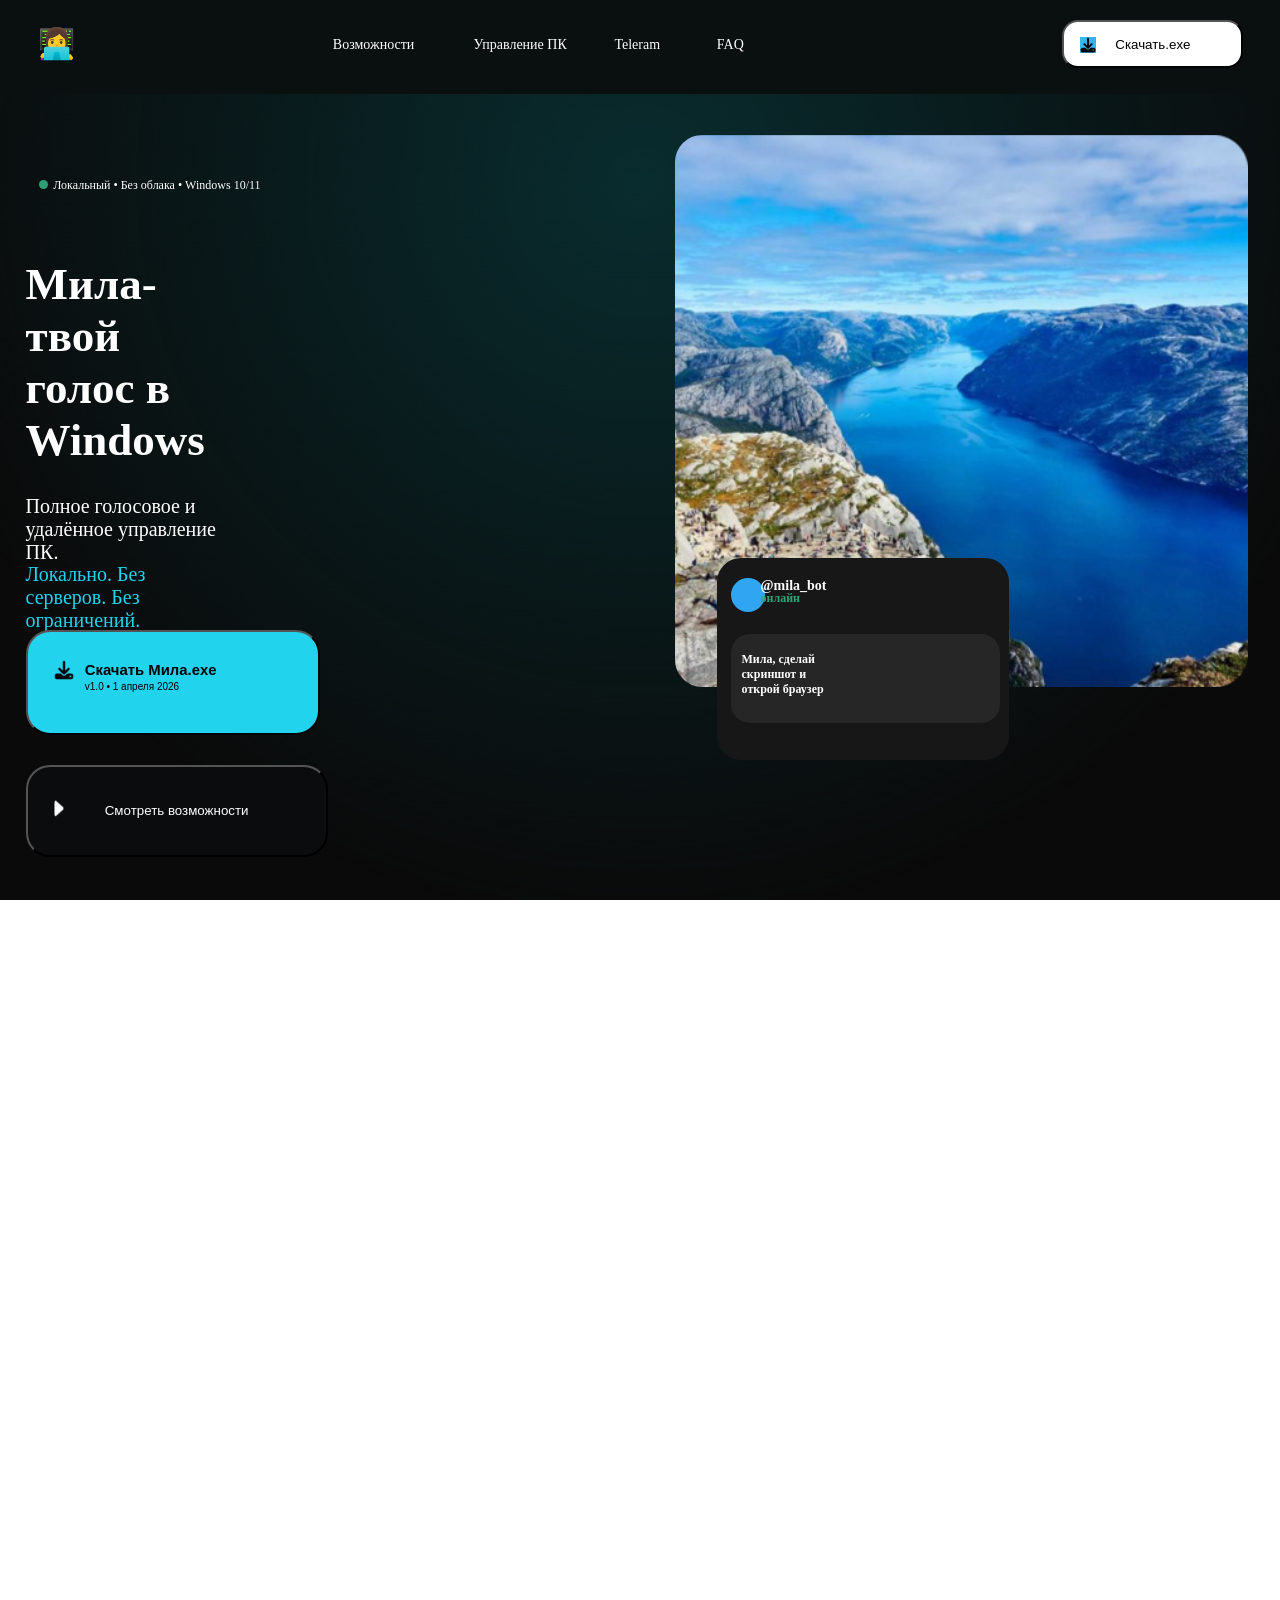
==== index.html @ 0889098b "Add files via upload" ====
<!DOCTYPE html>
<html>

<head>
    <meta charset="UTF-8">
    <title>Мила</title>
    <link rel="stylesheet" href="style.css">
</head>

<body>
    <div id="first">
        <header>
            <p id="logo">👩‍💻</p>
            <p id="oportunity">Возможности</p>
            <p id="pc_manage">Управление ПК</p>
            <p id="telegram">Teleram</p>
            <!-- <p id="security">Безопаснсть</p> -->
            <p id="FAQ">FAQ</p>
            <button id="btn_1">
                <img id="download_image" src="download_image.png" alt="">
                <p>Скачать.exe</p>
            </button>
        </header>
        <div id="elem1">
            <div id="round1"></div>
            <p id="p1">Локальный • Без облака • Windows 10/11</p>
        </div>
        <h1 id="h1_1">Мила- твой голос в Windows</h1>
        <p id="p2">Полное голосовое и удалённое управление ПК.</p>
        <p id="p3">Локально. Без серверов. Без ограничений.</p>
        <button id="btn_2">
            <img id="download_image2" src="download_image2.png" alt="">
            <p id="btn_2_p1">Скачать Мила.exe</p>
            <p id="btn_2_p2">v1.0 • 1 апреля 2026</p>
        </button>
        <button id="btn_3">
            <img id="play" src="play.png" alt="">
            <p style="color: white;">Смотреть возможности</p>
        </button>
        <div id="img1">
            <img id="img1_img" src="img_div_back.png" alt="">

        </div>

        <div id="elem2">
            <div id="round2"></div>
            <p id="elem2_p1">@mila_bot</p>
            <p id="elem2_p2">онлайн</p>
            <div id="elem3">
                <p id="elem3_p1">Мила, сделай скриншот и открой браузер</p>
            </div>
        </div>
    </div>
    <div class="second">
        <div id="elem4">
            <p id="p4">ЛОКАЛЬНЫЙ ИИ</p>
        </div>
        <h1 id="h1_2">Что такое Мила?</h1>
        <p id="p5">Полностью локальный голосовой ассистент для Windows 10 и 11.
            Никаких облачных серверов. Всё работает на твоём компьютере.</p>
        <p id="p6">✓</p>
        <p id="p7">✓</p>
        <p id="p8">✓</p>
        <h3 id="h3_1">Голосовое распознавание <br> speech_recognition + pyttsx3</h3>
        <h3 id="h3_2">Интеграция с ChatGPT <br> локальный диалог (API-ключ у тебя)</h3>
        <h3 id="h3_3">Telegram-бот <br> управление ПК даже когда ты далеко</h3>
        <div id="elem5">
            <p id="elem5_p1">🎤</p>
            <h3 id="elem5_h3_1">Говори — и ПК <br> слушается</h3>
            <p id="elem5_p2">Горячая клавиша, автозапуск, <br> работа в фоне 24/7</p>
        </div>
        <div id="elem6">
            <p id="elem6_p1">📡</p>
            <h3 id="elem6_h3_1">Полный контроль <br> через Telegram</h3>
            <p id="elem6_p2">Просмотр экрана, клики <br> мышью, команды</p>
        </div>
    </div>
    <div id="third" class="third" id="third">
        <h3 id="h3_4">ГОЛОСОВЫЕ КОМАНДЫ</h3>
        <h1 id="h1_3">Что Мила умеет голосом</h1>
        <div id="elem7">
            <p id="elem7_p1">💬</p>
            <h3 id="h3_5">Диалог и ИИ</h3>
            <div id="round3"></div><p id="elem7_p2">Ответы на любые вопросы</p>
            <div id="round4"></div><p id="elem7_p3">Поддержка длинных бесед</p>
            <div id="round5"></div><p id="elem7_p4">Своё имя ассистента и <br> пользователя</p>
        </div>
        <div id="elem8">
            <p id="elem8_p1">🔥</p>
            <h3 id="h3_6">Диалог и ИИ</h3>
            <div id="round6"></div><p id="elem8_p2">Настраиваемая горячая клавиша</p>
            <div id="round7"></div><p id="elem8_p3">Автозапуск с Windows</p>
            <div id="round8"></div><p id="elem8_p4">Работает в фоне</p>
        </div>
        <div id="elem9">
            <p id="elem9_p1">⚡</p>
            <h3 id="h3_7">Мгновенный отклик</h3>
            <div id="round10"></div><p id="elem9_p2">Мила реагирует за доли секунды. Никаких <br> задержек облачных сервисов.</p>
        </div>
    </div>
    <div id="fourth" class="fourth" id="fourth">
        <h3 id="h3_8">ПОЛНЫЙ КОНТРОЛЬ</h3>
        <h1 id="h1_4">Управление Windows голосом</h1>
        <div id="elem10">
            <h2 id="h2_1">Системные команды</h2>
            <div id="elem10_1"><h2>Выключить ПК</h2></div><div id="elem10_2"><h2>Перезагрузить</h2></div>
            <div id="elem10_3"><h2>Режим сна</h2></div><div id="elem10_4"><h2>Закрыть все окна</h2></div>
            <div id="elem10_5"><h2>Скриншот экрана</h2></div><div id="elem10_6"><h2>Скриншот экрана</h2></div>
        </div>
        <div id="elem11">
            <h2 id="h2_2">Управление звуком</h2>
            <div id="elem11_1"><h2>Громче</h2></div><div id="elem11_2"><h2>Тише</h2></div>
            <div id="elem11_3"><h2 style="padding-top: 7.5%;">Выключить звук</h2></div>
            <div id="elem11_5"><h2 style="padding-top: 7.5%;">Включить звук</h2></div>
        </div>
        <div id="elem12">
            <h2 id="h2_3">Ввод и клавиатура</h2>           
            <h2 id="h2_5">Написать любой текст</h2>
            <h2 id="h2_6">Эмуляция клавиш (Win + R, Alt <br> + F4 и т.д.)</h2>
            <h2 id="h2_7">Открыть приложения по номеру (Win+1…9)</h2>
            
        </div>
        <div id="elem13">
            <h2 id="h2_4">Браузер и видео</h2>
            <h2 id="h2_8">Новая вкладка • Поиск Google</h2>
            <h2 id="h2_9">Поиск YouTube • Пауза/ <br> воспроизведение</h2>
            <h2 id="h2_10">Закрыть вкладку</h2>
        </div>
    </div>
    <div class="fivth" id="fivth">
        <img id="img2" src="glasses.png" alt="">
        <h3 id="h3_9">ДАЖЕ КОГДА ТЫ НЕ ДОМА</h3>
        <h1 id="h1_5">Дистанционное <br> управление через <br> Telegram</h1>
        <div class="emodji1">📸</div><p class="emodjp1">Просмотр экрана в реальном времени <br>Получай скриншоты и видео с экрана</p>
        <div class="emodji2">🖱️</div><p class="emodjp2">Клик мышью прямо в чате <br>Нажимай на изображение экрана</p>
        <div class="emodji3">⚙️</div><p class="emodjp3">Все команды голосового ассистента <br>Открывай приложения, выключай ПК и т.д.</p>
        <h2 id="h2_11">Смотреть схему работы →</h2>
    </div>
    <div class="sixth">
        <h1 id="h1_6">Красивый <br> интерфейс на <br> customtkinter</h1>
        <p id="p9">API-ключ ChatGPT</p>
        <p id="p10">Токен Telegram-бота</p>
        <p id="p11">Горячая клавиша и автозапуск</p>
        <img id="img3" src="phone.png" alt="">
    </div>
    <div class="seventh">
        <h1 id="h1_7">Технические характеристики</h1>
            <div id="elem14">
                <p id="elem14_p1">🪟</p>
                <p id="elem14_p2">Windows 10 / 11</p>
                <p id="elem14_p3">64-bit</p>
            </div>
            <div id="elem15">
                <p id="elem15_p1">🐍</p>
                <p id="elem15_p2">Python → .exe</p>
                <p id="elem15_p3">PyInstaller</p>
            </div>
            <div id="elem16">
                <p id="elem16_p1">📦</p>
                <p id="elem16_p2">Размер: 48 МБ</p>
                <p id="elem16_p3">Минимальные требования</p>
            </div> 
        </div>
            <div class="eighth">
                <h1 id="h1_8">Что будет дальше</h1>
                <div id="elem17"><p>Расширенный ИИ <br> (локальные модели)</p></div>
                <div id="elem18"><p>Поддержка <br> нескольких языков</p></div>
                <div id="elem19"><p>Android  приложение<br>(бета доступна)</p></div>
                 
            </div>
            <div class="ninth" id="ninth">
                <h1 id="h1_9">Часто задаваемые вопросы</h1>
                <p id="p12">Нужно ли подключение к интернету?</p>
                <p id="p13">Только для ChatGPT <br> (если используешь). Всё остальное <br> — полностью оффлайн.</p>
                <p id="p14">Можно ли использовать без Telegram?</p>
                <p id="p15">Да. Telegram — это только <br> дополнительная функция. Голосовое <br> управление работает без него.</p>
                <p id="p16">Безопасно ли давать API-ключ?</p>
                <p id="p17">Ключ хранится только на твоём ПК <br> в config.json. Мы его не видим и не <br> передаём.</p>
            </div>
            <div id="tenth" class="tenth">
                <h1 id="h1_10">Готов управлять <br> компьютером <br> голосом?</h1>
                <button id="btn_4"><div><img id="btn4_img" src="download_image2.png" alt=""><h2 id="h2_12">Скачать Мила.exe</h2></div></button>
                <p id="p18">Версия 1.0 • 1 апреля 2026 • 124 МБ</p>
                <p id="p19">После скачивания запусти файл и следуй инструкциям. Всё займёт меньше минуты.</p>
            </div>
            <footer>
        <p id="footer_logo">👩‍💻</p>   
        <h3 id="footer_mila">Мила</h3>    
        <p id="footer_github">GitHub</p>
        <p id="footer_telegram">Telegram-канал</p>
        <p id="footer_support">Поддержка</p>
</footer>
<script src="script.js"></script>
</body>

</html>
---- style.css ----
* {
    padding: 0;
    margin: 0;
}

html,
body {
    height: 100%;
    overflow-y: auto;
    scrollbar-width: none;
    -ms-overflow-style: none;
}

html::-webkit-scrollbar,
body::-webkit-scrollbar {
    width: 0;
    height: 0;
    display: none;
}

body {
    min-height: 100vh;
}

#first {
    position: relative;
    height: 100vh;
    min-height: 100vh;
    width: 100%;
    overflow: hidden;
    background-image: url('back1_new.png');
    background-repeat: no-repeat;
    background-position: center;
    background-size: cover;
    background-attachment: fixed;
}

header {
    background-color: #0A0F0F;
    width: 100%;
    height: 94px;
    position: relative;
}

#logo {
    position: absolute;
    /*left: 31px;*/
    left: 3%;
    top: 26px;
    width: 37px;
    height: 37px;
    font-size: 30px;
}

#oportunity {
    position: absolute;
    /* left: 327px;*/
    left: 26%;
    top: 37px;
    width: 95px;
    height: 17px;
    font-size: 14px;
    color: white;
    font-weight: 600px;
}

#pc_manage {
    position: absolute;
    /*left: 461px;*/
    left: 37%;
    top: 37px;
    width: 109px;
    height: 17px;
    font-size: 14px;
    color: white;
    font-weight: 600px;
}

#telegram {
    position: absolute;
    /*left: 609px;*/
    left: 48%;
    top: 37px;
    width: 62px;
    height: 17px;
    font-size: 14px;
    color: white;
    font-weight: 600px;
}

#FAQ {
    position: absolute;
    /*left: 711px;*/
    left: 56%;
    top: 37px;
    width: 97px;
    height: 17px;
    font-size: 14px;
    color: white;
    font-weight: 600px;
}

/* #FAQ {
    position: absolute;
    /*left: 847px;*/
    /* left: 67%;
    top: 37px; */
    /* width: 28px;
    height: 17px;
    font-size: 14px;
    color: white;
    font-weight: 600px; */
/*} */

#btn_1 {
    position: absolute;
    /*right: 37px;*/
    left: 83%;
    top: 20px;
    width: 181px;
    height: 48px;
    background-color: white;
    border-radius: 16px;
}

#download_image {
    position: absolute;
    left: 1080px;
    top: 15px;
    left: 16px;
    height: 16px;
}


/* div{
    background-color: aqua;
    /* width: 1920px;
    height: 872px; 
    width: 100%;
    height: 100%;
}
#check_width{
    width: auto;
    height: 100%;
} */
#back_1 {
    left: 100%;
    height: 100%;
}

#elem1 {
    position: absolute;
    left: 2%;
    top: 18%;
    width: 27%;
    height: 5%;
    border-radius: 50px;
    background-color: 16292A;
}

#round1 {
    position: absolute;
    left: 4%;
    top: 18px;
    width: 9px;
    height: 9px;
    border-radius: 50px;
    background-color: #2C9D74;
}

#p1 {
    position: absolute;
    left: 8%;
    top: 16px;
    font-size: 12px;
    font-weight: 300;
    color: white;
}

#h1_1 {
    position: absolute;
    left: 2%;
    top: 28.7%;
    width: 13.5%;
    height: auto;
    font-size: 45px;
    color: white;
}

#p2 {
    position: absolute;
    left: 2%;
    top: 55%;
    width: 15%;
    height: auto;
    color: white;
    font-size: 20px;
    font-weight: 300;
}

#p3 {
    position: absolute;
    left: 2%;
    top: 62.5%;
    width: 14%;
    height: auto;
    font-size: 20px;
    font-weight: 300;
    color: #22D3EE;
}

#btn_2 {
    position: absolute;
    left: 2%;
    top: 70%;
    width: 23%;
    height: 11.7%;
    background-color: #22D3EE;
    border-radius: 24px;
}

#download_image2 {
    position: absolute;
    left: 9%;
    top: 27.6%;
    width: 7%;
    height: auto;
}

#btn_2_p1 {
    position: absolute;
    left: 19.7%;
    top: 29.6%;
    color: black;
    font-size: 111.5%;
    font-weight: 600;
}

#btn_2_p2 {
    position: absolute;
    left: 19.7%;
    top: 48.2%;
    color: black;
    font-size: 10px;
    font-weight: 300;
}

#btn_3 {
    position: absolute;
    /*right: 37px;*/
    left: 2%;
    top: 85%;
    width: 23.6%;
    height: 10.2%;
    background-color: #0A0C0D;
    border-radius: 24px;
}

#play {
    position: absolute;
    left: 8.7%;
    top: 37.5%;
    width: 3.6%;
    height: 19.1%;
}

#img1 {
    position: absolute;
    left: 52.7%;
    top: 15%;
    width: 44.8%;
    height: 61.3%;
    border-radius: 27px;
    overflow: hidden;
}

#img1_img {
    position: absolute;
    right: 0;
    top: 50%;
    height: 100%;
    width: auto;
    transform: translateY(-50%);
    display: block;
}

#elem2 {
    position: absolute;
    left: 56%;
    top: 62%;
    width: 22.8%;
    height: 22.4%;
    background-color: #171717;
    border-radius: 24px;
}

#round2 {
    position: absolute;
    left: 4.8%;
    top: 9.7%;
    width: 34px;
    height: 34px;
    border-radius: 50px;
    background-color: #30A5F2;
}

#elem2_p1 {
    position: absolute;
    left: 15%;
    top: 9.7%;
    font-size: 14px;
    color: white;
    font-weight: 600;
}

#elem2_p2 {
    position: absolute;
    left: 15%;
    top: 16.5%;
    font-size: 12px;
    color: #2DA579;
    font-weight: 600;
}

#elem3 {
    position: absolute;
    left: 4.8%;
    top: 37.5%;
    width: 92.1%;
    height: 44.375%;
    background-color: #262626;
    border-radius: 19px;
}

#elem3_p1 {
    position: absolute;
    left: 4%;
    top: 20.8%;
    width: 39.2%;
    height: auto;
    font-size: 12px;
    color: white;
    font-weight: 600;
}

.second {
    position: relative;
    width: 100vw;
    height: 100vh;
    background-color: #171717;
}

#elem4 {
    position: absolute;
    left: 2.5%;
    top: 14.3%;
    width: 12.6%;
    height: 4.5%;
    background-color: #232323;
    border-radius: 16px;
}

#p4 {
    position: absolute;
    left: 6.6%;
    top: 20%;
    width: auto;
    height: auto;
    font-size: 13px;
    font-weight: 300;
    color: #22D3EE;
}

#h1_2 {
    position: absolute;
    left: 2.5%;
    top: 22.2%;
    width: 10%;
    height: auto;
    font-size: 34px;
    color: white;
}

#p5 {
    position: absolute;
    left: 2.5%;
    top: 36%;
    width: 17.5%;
    height: auto;
    font-size: 22px;
    font-weight: 300;
    color: white;
}

#p6,
#p7,
#p8 {
    position: absolute;
    left: 2.5%;
    width: auto;
    height: auto;
    font-size: 15px;
    color: #22D3EE;
}

#p6 {
    top: 60.4%;
}

#p7 {
    top: 70.2%;
}

#p8 {
    top: 80%;
}

#h3_1,
#h3_2,
#h3_3 {
    position: absolute;
    left: 4.9%;
    height: auto;
    font-size: 15px;
    color: white;
}

#h3_1 {
    top: 60.395%;
    width: auto;
    line-height: 20px;
}

#h3_2 {
    top: 70.195%;
    width: auto;
    line-height: 20px;

}

#h3_3 {
    top: 79.995%;
    width: auto;
    line-height: 20px;
}

#elem5 {
    position: absolute;
    left: 44.3%;
    top: 31.6%;
    width: 25.9%;
    height: 37.3%;
    color: white;
    background-color: #222222;
    border-radius: 25px;
}

#elem6 {
    position: absolute;
    left: 72.3%;
    top: 31.6%;
    width: 25.9%;
    height: 37.3%;
    color: white;
    background-color: #222222;
    border-radius: 25px;
}

#elem5_p1 {
    position: absolute;
    left: 12.9%;
    top: 11.7%;
    width: auto;
    height: auto;
    font-size: 55px;
}

#elem5_h3_1 {
    position: absolute;
    left: 12.5%;
    top: 44.5%;
    width: auto;
    height: auto;
    font-size: 23px;
}

#elem5_p2 {
    position: absolute;
    left: 12.5%;
    top: 72.3%;
    width: auto;
    height: auto;
    font-size: 15px;
}

#elem6_p1 {
    position: absolute;
    left: 15%;
    top: 11.7%;
    width: auto;
    height: auto;
    font-size: 55px;
}

#elem6_h3_1 {
    position: absolute;
    left: 14.5%;
    top: 44.5%;
    width: auto;
    height: auto;
    font-size: 23px;
}

#elem6_p2 {
    position: absolute;
    left: 14.5%;
    top: 72.3%;
    width: auto;
    height: auto;
    font-size: 15px;
}

.third {
    position: relative;
    width: 100vw;
    height: 100vh;
    background-color: #0A0A0A;
}

#h3_4 {
    position: relative;
    text-align: center;
    padding-top: 7.5%;
    color: #21CAE4;
    font-size: 15px;
}

#h1_3 {
    position: relative;
    text-align: center;
    padding-top: 3.2%;
    color: white;
}

#elem7 {
    position: absolute;
    left: 2.5%;
    top: 36%;
    width: 30%;
    height: 47.8%;
    background-color: #171717;
    color: white;
    border-radius: 26px;
}

#elem8 {
    position: absolute;
    left: 35%;
    top: 36%;
    width: 30%;
    height: 47.8%;
    background-color: #171717;
    color: white;
    border-radius: 26px;
}

#elem9 {
    position: absolute;
    right: 2.5%;
    top: 36%;
    width: 30%;
    height: 47.8%;
    background-color: #171717;
    color: white;
    border-radius: 26px;
}

#elem7_p1 {
    position: absolute;
    left: 8.4%;
    top: 10.4%;
    width: auto;
    height: auto;
    font-size: 52px;
}

#h3_5 {
    position: absolute;
    left: 8.4%;
    top: 37.7%;
    width: auto;
    height: auto;
    font-size: 22px;
}

#round3,
#round4,
#round5 {
    position: absolute;
    left: 9%;
    width: 6px;
    height: 6px;
    border-radius: 50px;
    background-color: #22D3EE;
}

#round3 {
    top: 52.5%;
}

#round4 {
    top: 65.1%;
}

#round5 {
    top: 77.7%;
}

#elem7_p2,
#elem7_p3,
#elem7_p4 {
    position: absolute;
    left: 12.5%;
    width: auto;
    height: auto;
    font-size: 14px;
    font-weight: 300px;
}

#elem7_p2 {
    top: 52.2%;
}

#elem7_p3 {
    top: 64.4%;
}

#elem7_p4 {
    top: 75.5%;
}

#elem8_p1 {
    position: absolute;
    left: 8.4%;
    top: 10.4%;
    width: auto;
    height: auto;
    font-size: 52px;
}

#h3_6 {
    position: absolute;
    left: 8.4%;
    top: 37.7%;
    width: auto;
    height: auto;
    font-size: 22px;
}

#round6,
#round7,
#round8 {
    position: absolute;
    left: 9%;
    width: 6px;
    height: 6px;
    border-radius: 50px;
    background-color: #22D3EE;
}

#round6 {
    top: 52.5%;
}

#round7 {
    top: 65.1%;
}

#round8 {
    top: 77.7%;
}

#elem8_p2,
#elem8_p3,
#elem8_p4 {
    position: absolute;
    left: 12.5%;
    width: auto;
    height: auto;
    font-size: 14px;
    font-weight: 300px;
}

#elem8_p2 {
    top: 52.2%;
}

#elem8_p3 {
    top: 64.4%;
}

#elem8_p4 {
    top: 76.6%;
}

#elem9_p1 {
    position: absolute;
    left: 8.4%;
    top: 10.4%;
    width: auto;
    height: auto;
    font-size: 52px;
}

#h3_7 {
    position: absolute;
    left: 8.4%;
    top: 37.7%;
    width: auto;
    height: auto;
    font-size: 22px;
}

#elem9_p2 {
    position: absolute;
    left: 12.5%;
    width: auto;
    height: auto;
    font-size: 14px;
    font-weight: 300px;
}

#elem9_p2 {
    top: 51%;
}

#round10 {
    position: absolute;
    left: 9%;
    width: 6px;
    height: 6px;
    border-radius: 50px;
    background-color: #22D3EE;
    top: 52.5%;
}

.fourth {
    position: relative;
    width: 100vw;
    height: 100vh;
    background-color: #171717;
}
#h3_8{
    position: relative;
    text-align: center;
    padding-top: 5%;
    color: #21CAE4;
    font-size: 15px;
}
#h1_4{
    position: relative;
    text-align: center;
    padding-top: 3.1%;
    color: white;
    font-size: 40px;
}
#elem10,#elem11,#elem12,#elem13{
    position: absolute;
    top: 35.6%;
    width: 22%;
    height: 49.9%;
    background-color: #262626;
    color: white;
    border-radius: 25px;
}
#elem10 h2,#elem11 h2,#elem12 h2,#elem13 h2{
    font-size: 11.2px;
}
#elem10 h2,#elem11 h2{
    text-align: center;
padding-top:12%;
}
#elem10{
    left: 2.5%;
}
#elem11{
    left: 27%;
}
#elem12{
    left: 51.3%;  
}
#elem13{
    left: 75.8%;
}
#h2_1, #h2_2{
    text-align: center;
    padding-top: 9.9%;
}
#h2_3, #h2_4{
    position: absolute;
    /* padding-left: 12.3%;    */
    /* padding-top: 9.9%; */
    left: 12.3%;
    top: 9.9%;
}
#elem10_1{
    position: absolute;
    left: 13.7%;
    top: 28.9%;
    background-color: #171717;
    width: 28.2%;
    height: 9.1%;
    border-radius: 17px;
}
#elem10_2{
    position: absolute;
    left: 53.4%;
    top: 28.9%;
    background-color: #171717;
    width: 30%;
    height: 9.1%;
    border-radius: 17px;
}
#elem10_3{
    position: absolute;
    left: 13.7%;
    top: 45%;
    background-color: #171717;
    width: 28.2%;
    height: 9.1%;
    border-radius: 17px;
}
#elem10_4{
    position: absolute;
    left: 53.4%;
    top: 45%;
    background-color: #171717;
    width: 30%;
    height: 9.1%;
    border-radius: 17px;
}
#elem10_5{
    position: absolute;
    left: 13.7%;
    top: 59.4%;
    background-color: #171717;
    width: 28.2%;
    height: 9.1%;
    border-radius: 17px;
}
#elem10_6{
    position: absolute;
    left: 53.4%;
    top: 59.4%;
    background-color: #171717;
    width: 30%;
    height: 9.1%;
    border-radius: 17px;
}
#elem11_1{
    position: absolute;
    left: 13.7%;
    top: 28.9%;
    background-color: #171717;
    width: 36.5%;
    height: 9.1%;
    border-radius: 17px;
}
#elem11_2{
    position: absolute;
    left: 53.4%;
    top: 28.9%;
    background-color: #171717;
    width: 36.5%;
    height: 9.1%;
    border-radius: 17px;
}
#elem11_3{
    position: absolute;
    left: 13.7%;
    top: 45%;
    background-color: #171717;
    width: 58.5%;
    height: 9.1%;
    border-radius: 17px;
}
#elem11_5{
    position: absolute;
    left: 13.7%;
    top: 59.4%;
    background-color: #171717;
    width: 58.5%;
    height: 9.1%;
    border-radius: 17px;
}
#h2_5{ 
    position: absolute;
    left: 12.3%;
    top: 28.9%;
}
#h2_6{ 
    position: absolute;
    left: 12.3%;
    top: 45%;
}
#h2_7{ 
    position: absolute;
    left: 12.3%;
    top: 59.4%;
}
#h2_8{ 
    position: absolute;
    left: 12.3%;
    top: 28.9%;
}
#h2_9{ 
    position: absolute;
    left: 12.3%;
    top: 45%;
}
#h2_10{ 
    position: absolute;
    left: 12.3%;
    top: 59.4%;
}
.fivth {
    position: relative;
    width: 100vw;
    height: 100vh;
    background-color: #0A0B0B;
}
#img2{
    position: absolute;
    left: 2.5%;
    top: 20.4%;
    width: auto;
    height: 59.5%;
    border-radius: 28px;
}
#h3_9{
    position: absolute;
    left: 61%;
    top: 15.5%;
    font-size: 12px;
    color: #C084FC;
    width: auto;
    height: auto;
}
#h1_5{
    position: absolute;
    left: 61%;
    top: 21.9%;
    width: auto;
    height: auto;
    color: white;
    font-size: 39px;
}
.emodji1{
    position: absolute;
    left: 62%;
    top: 48.2%;
    font-size: 45px;
}
.emodji2{
    position: absolute;
    left: 62%;
    top: 58.4%;
    font-size: 45px;
}
.emodji3{
    position: absolute;
    left: 62%;
    top: 68.6%;
    font-size: 45px;
}
.emodjp1{
    position: absolute;
    left: 68.2%;
    top: 49.5%;
    width: auto;
    height: auto;
    color: white;
    font-size: 15px;
}
.emodjp2{
    position: absolute;
    left: 68.2%;
    top: 59.7%;
    width: auto;
    height: auto;
    color: white;
    font-size: 15px;
}
.emodjp3{
    position: absolute;
    left: 68.2%;
    top: 69.9%;
    width: auto;
    height: auto;
    color: white;
    font-size: 15px;
}
#h2_11{
    position: absolute;
    left: 61%;
    top: 83%;
    width: auto;
    height: auto;
    color: #2EC1ED;
    font-size: 15px;
}
.sixth{
    position: relative;
    width: 100vw;
   height: 73%;
    background-color: #0A0A0A;
}
#h1_6{
    position: absolute;
    left: 2.5%;
    top: 14.5%;
    width: auto;
    height: auto;
    color: white;
    font-size: 36px;
}
#p9{
    position: absolute;
    left: 2%;
    top: 44.7%;
    width: auto;
    height: auto;
    color: white;
    font-size: 15px;
}
#p10{
    position: absolute;
    left: 2%;
    top: 53.1%;
    width: auto;
    height: auto;
    color: white;
    font-size: 15px;
}
#p11{
    position: absolute;
    left: 2%;
    top: 61.3%;
    width: auto;
    height: auto;
    color: white;
    font-size: 15px;
}
#img3{
    position: absolute;
    left: 55%;
    top: 7.3%;
    width: auto;
    height: 60%;
}
.seventh{
    position: relative;
    width: 100vw;
    height: 50%;
    background-color: #171717;
}
#h1_7{
    position: relative;
    text-align: center;
    padding-top: 3%;
    color: white;
    font-size: 40px;
}
#elem14{
    position: absolute;
    left: 20.7%;
    top: 45.5%;
    width: 9.2%;
    height: 29%;
}
#elem14_p1{
    position: relative;
    text-align: center;
    font-size: 55px;
    color: white;
}
#elem14_p2{
    position: relative;
    text-align: center;
    padding-top: 10%;
    font-size: 15px;
    color: white;
}
#elem14_p3{
    position: relative;
    text-align: center;
    padding-top: 2.5%;
    font-size: 12px;
    color: white;

}
#elem15{
    position: absolute;
    left: 46.1%;
    top: 45.5%;
    width: 8.4;
    height: 29%;
}
#elem15_p1{
    position: relative;
    text-align: center;
    font-size: 55px;
    color: white;
}
#elem15_p2{
    position: relative;
    text-align: center;
    padding-top: 10%;
    font-size: 15px;
    color: white;
}
#elem15_p3{
    position: relative;
    text-align: center;
    padding-top: 2.5%;
    font-size: 12px;
    color: white;

}
#elem16{
    position: absolute;
    left: 68.3%;
    top: 45.5%;
    width: 12.5;
    height: 29%;
}
#elem16_p1{
    position: relative;
    text-align: center;
    font-size: 55px;
    color: white;
}
#elem16_p2{
    position: relative;
    text-align: center;
    padding-top: 10%;
    font-size: 15px;
    color: white;
}
#elem16_p3{
    position: relative;
    text-align: center;
    padding-top: 2.5%;
    font-size: 12px;
    color: white;

}
.eighth{
    position: relative;
    width: 100vw;
    height: 44%;
    background-color: #0A0A0A;
}
#h1_8{
    position: relative;
    text-align: center;
    padding-top: 5%;
    color: white;
}
#elem17{
    position: absolute;
    left: 6.3%;
    top: 53.8%;
    height: auto;
    width: auto;
}
#elem17 p{
    text-align: center;
    color: white;
    font-size: 30px;
}
#elem18{
    position: absolute;
    left: 42%;
    top: 53.8%;
    height: auto;
    width: auto;
}
#elem18 p{
    text-align: center;
    color: white;
    font-size: 30px;
}
#elem19{
    position: absolute;
    right: 6.3%;
    top: 53.8%;
    height: auto;
    width: auto;
}
#elem19 p{
    text-align: center;
    color: white;
    font-size: 30px;
}
.ninth{
    position: relative;
    width: 100wh;
    height: 100vh;
    background-color: #171717;
}
#h1_9{
    position: relative;
    text-align: center;
    padding-top: 7%;
    color: white;
    font-size: 40px;
}
#p12, #p13, #p14, #p15, #p16, #p17{
    position: absolute;
    left: 24.8%;
    width: auto;
    height: auto;
    color: white;
    font-size: 14px;
}
#p12{
    top: 38.7%;
}
#p13{
    top: 45.1%;
}
#p14{
    top: 56.4%;
}
#p15{
    top: 62.9%;
}
#p16{
    top: 74.4%;
}
#p17{
    top:81.1%;
}
.ninth p:nth-child(odd){
    opacity: 0;
}
.tenth{
    position: relative;
    width: 100wh;
    height: 100vh;
    background-color: #0A0A0A;
}
#h1_10{
    position: relative;
    text-align: center;
    padding-top: 7%;
    color: white;
}
footer{
    position: relative;
    width: 100vw;
    height: 23%;
    background-color: #171717;
}
#footer_logo{
        position: absolute;
    left: 3%;
    top: 65%;
    width: auto;
    height: auto;
    font-size: 30px;
}
#footer_mila{
    position: absolute;
    left: 6.3%;
    top: 65%;
    width: auto;
    height: auto;
    color: white;
    font-size: 29px;
}
footer p{
    position: absolute;
    top: 68%;
      width: auto;
    height: auto;
    color: white;
    font-size: 13px;
}
#footer_github{
    left: 33.7%;
}
#footer_telegram{
    left: 40.5%;
}
#footer_support{
    left: 51.6%;
}
#btn_4{
    position: absolute;
    left: 32.1%;
    top: 47.6%;
    width: 36.1%;
    height: 14.9%;
    border-radius: 24px;
    background-color: #FFFFFF;
}
#p18{
    position: absolute;
    left: 42%;
    top: 66.6%;
    color: white;
}
#p19{
    position: absolute;
    left: 32.9%;
    top: 79.3%;
    color: white;
}
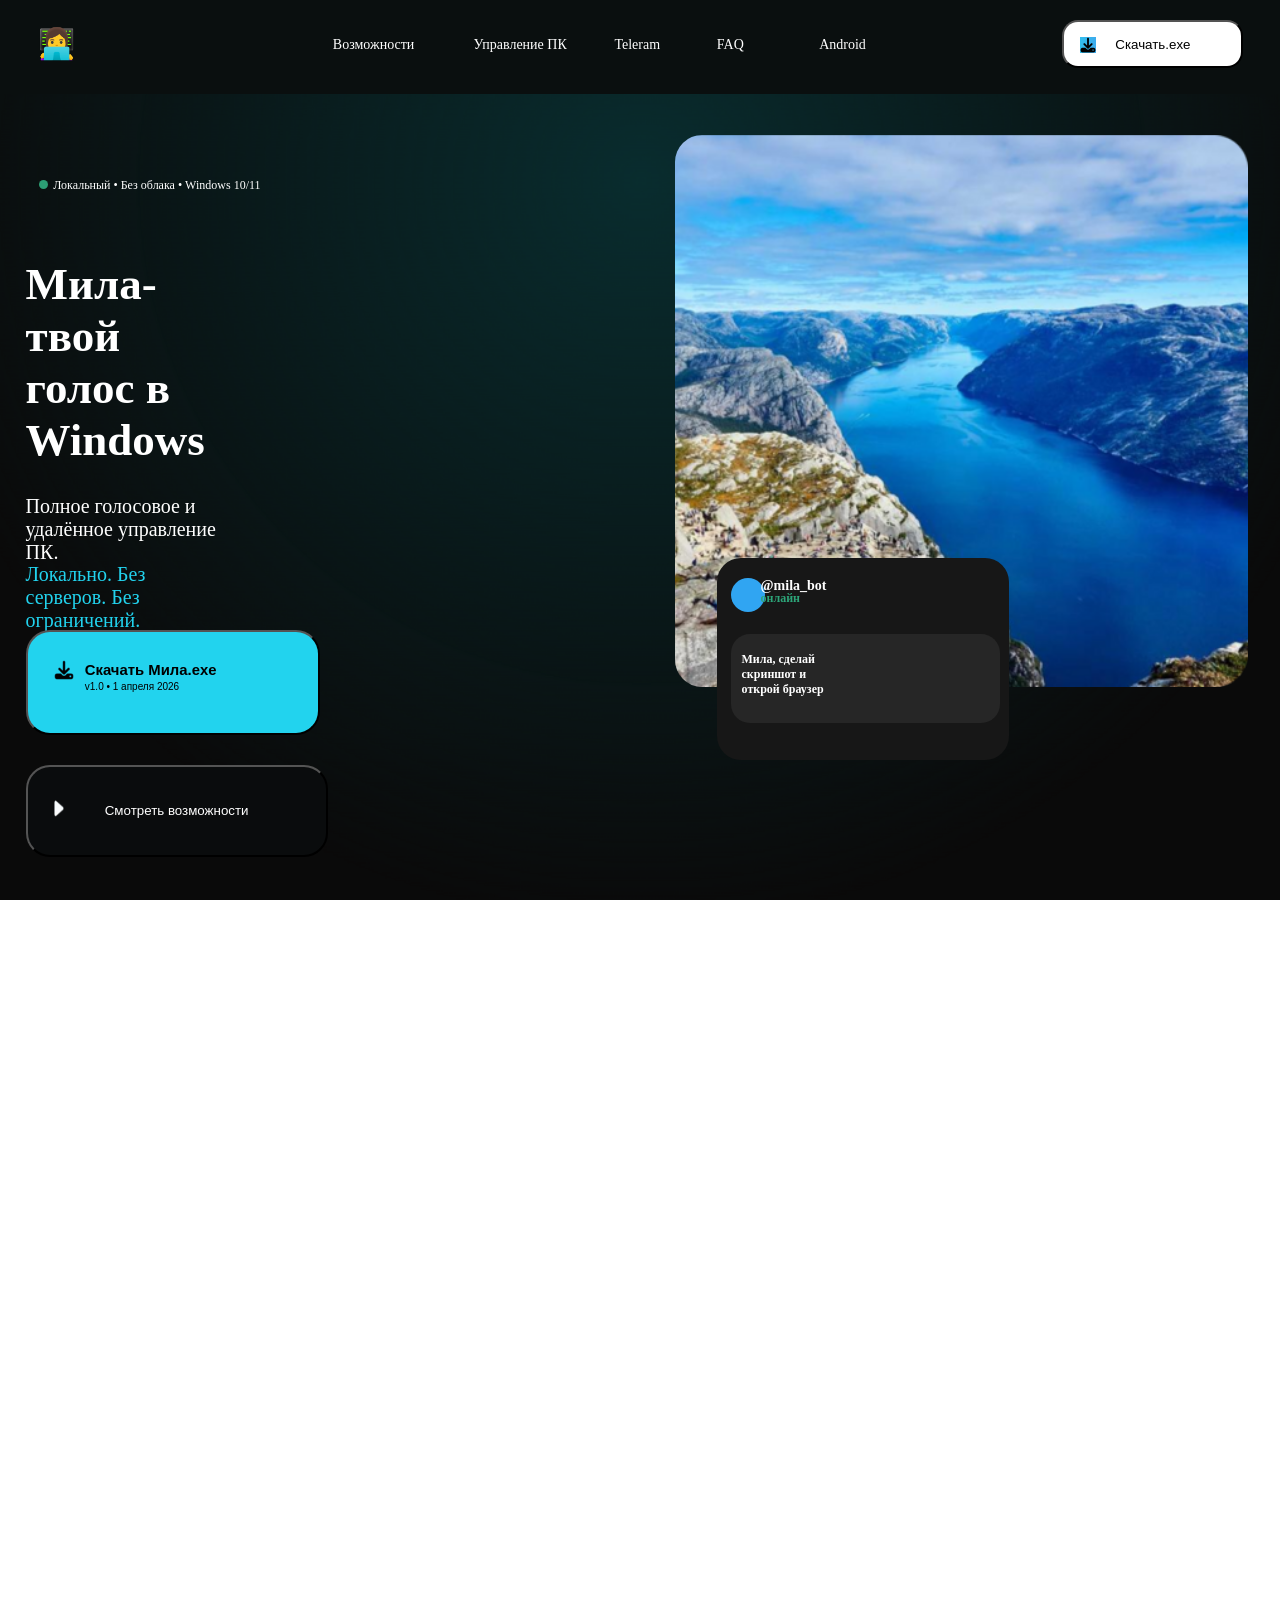
==== commit 368a930c: "Add files via upload" ====
--- a/index.html
+++ b/index.html
@@ -16,6 +16,7 @@
             <p id="telegram">Teleram</p>
             <!-- <p id="security">Безопаснсть</p> -->
             <p id="FAQ">FAQ</p>
+            <p id="Android">Android</p>
             <button id="btn_1">
                 <img id="download_image" src="download_image.png" alt="">
                 <p>Скачать.exe</p>
@@ -183,6 +184,64 @@
                 <p id="p18">Версия 1.0 • 1 апреля 2026 • 124 МБ</p>
                 <p id="p19">После скачивания запусти файл и следуй инструкциям. Всё займёт меньше минуты.</p>
             </div>
+            <section class="android-app" id="android-app">
+                <div class="android-app__inner">
+                    <div class="android-app__content">
+                        <h3 class="android-app__tag">ANDROID ПРИЛОЖЕНИЕ</h3>
+                        <h1 class="android-app__title">RemoteControlApp <br> для управления ПК с телефона</h1>
+                        <p class="android-app__desc">RemoteControlApp находится в бета-стадии и уже позволяет управлять компьютером через аккаунт прямо со смартфона.</p>
+                        <p class="android-app__desc">Подключаешься один раз и дальше отправляешь команды в пару касаний, даже когда не находишься рядом с ПК.</p>
+
+                        <div class="android-app__actions">
+                            <button id="android_btn_download" class="android-app__btn android-app__btn_primary">Скачать Android-приложение</button>
+                            <button id="android_btn_features" class="android-app__btn android-app__btn_secondary">Смотреть возможности</button>
+                        </div>
+                    </div>
+
+                    <div class="android-app__grid">
+                        <div class="android-app__card">
+                            <h2>Преимущества</h2>
+                            <ul>
+                                <li>Выключение, сон и перезагрузка ПК.</li>
+                                <li>Получение скриншота с ПК.</li>
+                                <li>Быстрый переход к удаленному доступу.</li>
+                                <li>Управление через аккаунт.</li>
+                            </ul>
+                        </div>
+
+                        <div class="android-app__card">
+                            <h2>Как это работает</h2>
+                            <ol>
+                                <li>Войти в аккаунт.</li>
+                                <li>Подключить ПК.</li>
+                                <li>Отправлять команды с телефона.</li>
+                            </ol>
+                        </div>
+
+                        <div class="android-app__card android-app__card_faq">
+                            <h2>FAQ</h2>
+                            <div class="android-app__faq-item">
+                                <h4 id="AndroiFaq_h4_1">Нужен ли один и тот же аккаунт на ПК и телефоне?</h4>
+                                <p style="opacity: 0;" id="AndroiFaq_p1">Да, вход в один аккаунт связывает устройство и компьютер.</p>
+                            </div>
+                            <div class="android-app__faq-item">
+                                <h4 id="AndroiFaq_h4_2">Можно ли использовать приложение в бета-режиме каждый день?</h4>
+                                <p style="opacity: 0;" id="AndroiFaq_p2">Да, основные функции уже доступны, обновления выходят по мере тестирования.</p>
+                            </div>
+                            <div class="android-app__faq-item">
+                                <h4 id="AndroiFaq_h4_3">Работает ли удаленное управление без локальных сетевых настроек?</h4>
+                                <p style="opacity: 0;" id="AndroiFaq_p3">Да, приложение использует авторизацию аккаунта и не требует ручной публикации IP в интерфейсе.</p>
+                            </div>
+                        </div>
+
+                        <div class="android-app__card android-app__card_security">
+                            <h2>Безопасность</h2>
+                            <p>Работа через аккаунт с контролем сессий и подтверждением доступа.</p>
+                            <p>Локальные IP-адреса не публикуются в пользовательском интерфейсе.</p>
+                        </div>
+                    </div>
+                </div>
+            </section>
             <footer>
         <p id="footer_logo">👩‍💻</p>   
         <h3 id="footer_mila">Мила</h3>    
--- a/style.css
+++ b/style.css
@@ -99,7 +99,17 @@
     color: white;
     font-weight: 600px;
 }
-
+#Android {
+    position: absolute;
+    /*left: 711px;*/
+    left: 64%;
+    top: 37px;
+    width: 97px;
+    height: 17px;
+    font-size: 14px;
+    color: white;
+    font-weight: 600px;
+}
 /* #FAQ {
     position: absolute;
     /*left: 847px;*/
@@ -1058,6 +1068,166 @@
     width: auto;
     height: 60%;
 }
+
+.android-app {
+    position: relative;
+    width: 100vw;
+    background-color: #171717;
+    padding: 5% 2.5% 6%;
+    box-sizing: border-box;
+}
+
+.android-app__inner {
+    width: 100%;
+    max-width: 1280px;
+    margin: 0 auto;
+}
+
+.android-app__content {
+    margin-bottom: 2.8%;
+}
+
+.android-app__tag {
+    color: #22D3EE;
+    font-size: 14px;
+    letter-spacing: 0.08em;
+    margin-bottom: 12px;
+}
+
+.android-app__title {
+    color: white;
+    font-size: 42px;
+    line-height: 1.15;
+    margin-bottom: 18px;
+}
+
+.android-app__desc {
+    color: white;
+    font-size: 16px;
+    line-height: 1.5;
+    max-width: 820px;
+    margin-bottom: 10px;
+}
+
+.android-app__actions {
+    display: flex;
+    gap: 14px;
+    margin-top: 24px;
+    flex-wrap: wrap;
+}
+
+.android-app__btn {
+    border-radius: 16px;
+    font-size: 15px;
+    font-weight: 600;
+    padding: 14px 22px;
+    cursor: pointer;
+}
+
+.android-app__btn_primary {
+    background-color: #22D3EE;
+    color: #0A0F0F;
+    border: 0;
+}
+
+.android-app__btn_secondary {
+    background-color: #0A0C0D;
+    color: white;
+    border: 1px solid #2C2C2C;
+}
+
+.android-app__grid {
+    display: grid;
+    grid-template-columns: repeat(2, minmax(280px, 1fr));
+    gap: 16px;
+}
+
+.android-app__card {
+    background-color: #0A0A0A;
+    border: 1px solid #262626;
+    border-radius: 20px;
+    padding: 22px;
+}
+
+.android-app__card h2 {
+    color: white;
+    font-size: 24px;
+    margin-bottom: 14px;
+}
+
+.android-app__card ul,
+.android-app__card ol {
+    padding-left: 20px;
+}
+
+.android-app__card li {
+    color: white;
+    font-size: 15px;
+    line-height: 1.6;
+    margin-bottom: 8px;
+}
+
+.android-app__faq-item {
+    margin-bottom: 14px;
+}
+
+.android-app__faq-item h4 {
+    color: white;
+    font-size: 16px;
+    margin-bottom: 4px;
+}
+
+.android-app__faq-item p,
+.android-app__card_security p {
+    color: #CFCFCF;
+    font-size: 14px;
+    line-height: 1.5;
+}
+
+.android-app__card_security {
+    border-color: #2C9D74;
+}
+
+@media (max-width: 1024px) {
+    .android-app {
+        padding-top: 7%;
+        padding-bottom: 8%;
+    }
+
+    .android-app__title {
+        font-size: 34px;
+    }
+
+    .android-app__grid {
+        grid-template-columns: 1fr;
+    }
+}
+
+@media (max-width: 640px) {
+    .android-app__title {
+        font-size: 28px;
+    }
+
+    .android-app__desc {
+        font-size: 15px;
+    }
+
+    .android-app__actions {
+        flex-direction: column;
+        gap: 10px;
+        margin-top: 16px;
+    }
+
+    .android-app__btn {
+        width: 100%;
+        text-align: center;
+    }
+
+    .android-app__card {
+        padding: 18px;
+    }
+}
+
 .seventh{
     position: relative;
     width: 100vw;
@@ -1261,7 +1431,7 @@
     position: relative;
     width: 100vw;
     height: 23%;
-    background-color: #171717;
+    background-color: #0A0A0A;
 }
 #footer_logo{
         position: absolute;
@@ -1317,4 +1487,4 @@
     left: 32.9%;
     top: 79.3%;
     color: white;
-}+}
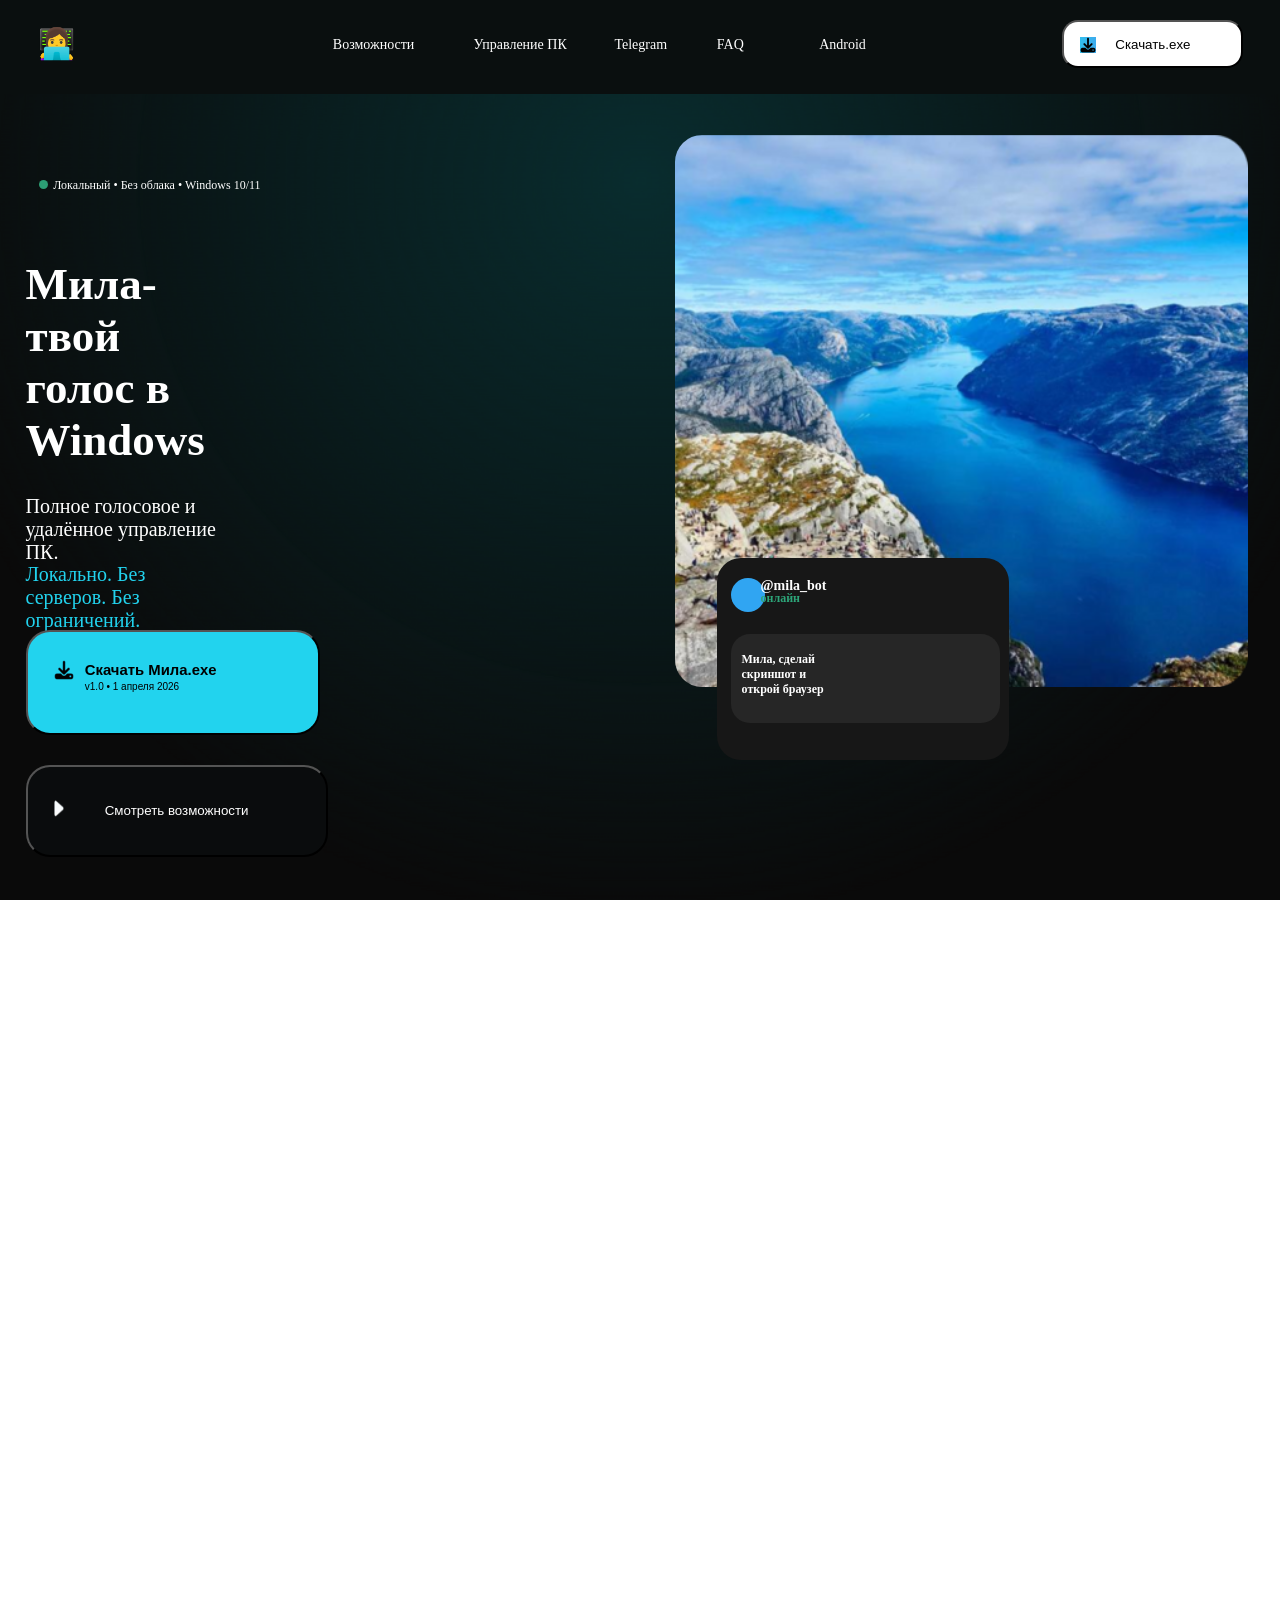
==== commit 85a7520f: "Add files via upload" ====
--- a/index.html
+++ b/index.html
@@ -1,8 +1,9 @@
 <!DOCTYPE html>
-<html>
+<html lang="ru">
 
 <head>
     <meta charset="UTF-8">
+    <meta name="viewport" content="width=device-width, initial-scale=1.0">
     <title>Мила</title>
     <link rel="stylesheet" href="style.css">
 </head>
@@ -13,7 +14,7 @@
             <p id="logo">👩‍💻</p>
             <p id="oportunity">Возможности</p>
             <p id="pc_manage">Управление ПК</p>
-            <p id="telegram">Teleram</p>
+            <p id="telegram">Telegram</p>
             <!-- <p id="security">Безопаснсть</p> -->
             <p id="FAQ">FAQ</p>
             <p id="Android">Android</p>
@@ -48,7 +49,7 @@
             <p id="elem2_p1">@mila_bot</p>
             <p id="elem2_p2">онлайн</p>
             <div id="elem3">
-                <p id="elem3_p1">Мила, сделай скриншот и открой браузер</p>
+                <p id="elem3_p1">Мила, сделай <br> скриншот и <br>  открой браузер</p>
             </div>
         </div>
     </div>
@@ -252,4 +253,4 @@
 <script src="script.js"></script>
 </body>
 
-</html>+</html>
--- a/style.css
+++ b/style.css
@@ -1488,3 +1488,1144 @@
     top: 79.3%;
     color: white;
 }
+
+/* ==========================
+   Mobile responsive version
+   ========================== */
+@media (max-width: 768px) {
+    *, *::before, *::after {
+        box-sizing: border-box;
+    }
+
+    html {
+        scroll-behavior: smooth;
+        overflow-x: hidden;
+    }
+
+    body {
+        width: 100%;
+        overflow-x: hidden;
+        background: #0A0A0A;
+        color: #fff;
+        font-family: Arial, Helvetica, sans-serif;
+    }
+
+    img {
+        max-width: 100%;
+        height: auto;
+    }
+
+    button, p, h1, h2, h3, li {
+        font-family: inherit;
+    }
+
+    header {
+        position: fixed;
+        top: 0;
+        left: 0;
+        z-index: 1000;
+        height: 68px;
+        padding: 0 16px;
+        display: flex;
+        align-items: center;
+        justify-content: space-between;
+        background: rgba(10, 15, 15, 0.94);
+        backdrop-filter: blur(14px);
+    }
+
+    #logo {
+        position: static;
+        width: auto;
+        height: auto;
+        font-size: 30px;
+        line-height: 1;
+    }
+
+    #oportunity,
+    #pc_manage,
+    #telegram,
+    #FAQ,
+    #Android {
+        display: none;
+    }
+
+    #btn_1 {
+        position: static;
+        width: auto;
+        min-width: 136px;
+        height: 42px;
+        padding: 0 14px;
+        border: 0;
+        border-radius: 14px;
+        display: flex;
+        align-items: center;
+        justify-content: center;
+        gap: 8px;
+        font-size: 13px;
+        font-weight: 700;
+        cursor: pointer;
+    }
+
+    #download_image {
+        position: static;
+        width: 16px;
+        height: 16px;
+    }
+
+    #first,
+    .second,
+    .third,
+    .fourth,
+    .fivth,
+    .sixth,
+    .seventh,
+    .eighth,
+    .ninth,
+    .tenth,
+    .android-app,
+    footer {
+        position: relative;
+        width: 100%;
+        min-height: auto;
+        height: auto;
+        padding: 64px 18px;
+        overflow: hidden;
+    }
+
+    #first {
+        padding-top: 110px;
+        background-position: center top;
+        background-attachment: scroll;
+        min-height: 100vh;
+    }
+
+    #elem1,
+    #h1_1,
+    #p2,
+    #p3,
+    #btn_2,
+    #btn_3,
+    #img1,
+    #elem2,
+    #round1,
+    #p1,
+    #download_image2,
+    #btn_2_p1,
+    #btn_2_p2,
+    #play,
+    #img1_img,
+    #round2,
+    #elem2_p1,
+    #elem2_p2,
+    #elem3,
+    #elem3_p1 {
+        position: static;
+    }
+
+    #elem1 {
+        width: 100%;
+        max-width: 330px;
+        min-height: 42px;
+        padding: 12px 16px;
+        border-radius: 999px;
+        background: rgba(22, 41, 42, 0.74);
+        display: flex;
+        align-items: center;
+        gap: 10px;
+        margin-bottom: 28px;
+    }
+
+    #round1 {
+        width: 9px;
+        height: 9px;
+        flex: 0 0 9px;
+        border-radius: 50%;
+    }
+
+    #p1 {
+        font-size: 12px;
+        line-height: 1.35;
+    }
+
+    #h1_1 {
+        width: 100%;
+        max-width: 360px;
+        font-size: clamp(40px, 13vw, 58px);
+        line-height: 0.96;
+        letter-spacing: -1.5px;
+        margin-bottom: 22px;
+    }
+
+    #p2,
+    #p3 {
+        width: 100%;
+        max-width: 330px;
+        font-size: 18px;
+        line-height: 1.45;
+        margin-bottom: 8px;
+    }
+
+    #btn_2,
+    #btn_3,
+    #btn_4,
+    .android-app__btn {
+        border: 0;
+        cursor: pointer;
+        -webkit-tap-highlight-color: transparent;
+    }
+
+    #btn_2,
+    #btn_3 {
+        width: 100%;
+        max-width: 350px;
+        height: 64px;
+        margin-top: 16px;
+        border-radius: 20px;
+        display: flex;
+        align-items: center;
+        justify-content: center;
+        gap: 10px;
+    }
+
+    #download_image2,
+    #play {
+        width: 18px;
+        height: 18px;
+    }
+
+    #btn_2_p1,
+    #btn_2_p2 {
+        display: block;
+        text-align: left;
+    }
+
+    #btn_2_p1 {
+        font-size: 16px;
+        line-height: 1.1;
+    }
+
+    #btn_2_p2 {
+        font-size: 10px;
+        opacity: 0.8;
+    }
+
+    #btn_3 {
+        background: rgba(255,255,255,0.1);
+        border: 1px solid rgba(255,255,255,0.16);
+    }
+
+    #img1 {
+        width: 100%;
+        max-width: 390px;
+        margin: 34px auto 0;
+        border-radius: 28px;
+    }
+
+    #img1_img {
+        width: 100%;
+        border-radius: 28px;
+    }
+
+    #elem2 {
+        width: 100%;
+        max-width: 350px;
+        min-height: 118px;
+        margin: 20px auto 0;
+        padding: 18px;
+        border-radius: 24px;
+        background: rgba(11, 23, 24, 0.88);
+        border: 1px solid rgba(34, 211, 238, 0.18);
+        display: grid;
+        grid-template-columns: 12px 1fr auto;
+        gap: 8px;
+        align-items: center;
+    }
+
+    #round2 {
+        width: 10px;
+        height: 10px;
+        border-radius: 50%;
+    }
+
+    #elem2_p1,
+    #elem2_p2,
+    #elem3_p1 {
+        color: white;
+        font-size: 13px;
+    }
+
+    #elem2_p2 {
+        color: #22D3EE;
+        text-align: right;
+    }
+
+    #elem3 {
+        grid-column: 1 / -1;
+	height: 75px;
+        padding: 14px;
+        border-radius: 16px;
+        background: rgba(255,255,255,0.08);
+    }
+
+    .second,
+    .third,
+    .fourth,
+    .sixth,
+    .eighth,
+    .tenth,
+    footer {
+        background-color: #0A0A0A;
+    }
+
+    .fivth,
+    .seventh,
+    .ninth,
+    .android-app {
+        background-color: #0E1111;
+    }
+
+    #elem4,
+    #p4,
+    #h1_2,
+    #p5,
+    #p6,
+    #p7,
+    #p8,
+    #h3_1,
+    #h3_2,
+    #h3_3,
+    #elem5,
+    #elem6,
+    #h3_4,
+    #h1_3,
+    #elem7,
+    #elem8,
+    #elem9,
+    #h3_8,
+    #h1_4,
+    #elem10,
+    #elem11,
+    #elem12,
+    #elem13,
+    #img2,
+    #h3_9,
+    #h1_5,
+    .emodji1,
+    .emodji2,
+    .emodji3,
+    .emodjp1,
+    .emodjp2,
+    .emodjp3,
+    #h2_11,
+    #h1_6,
+    #p9,
+    #p10,
+    #p11,
+    #img3,
+    #h1_7,
+    #elem14,
+    #elem15,
+    #elem16,
+    #h1_8,
+    #elem17,
+    #elem18,
+    #elem19,
+    #h1_9,
+    #p12,
+    #p13,
+    #p14,
+    #p15,
+    #p16,
+    #p17,
+    #h1_10,
+    #btn_4,
+    #p18,
+    #p19,
+    #footer_logo,
+    #footer_mila,
+    #footer_github,
+    #footer_telegram,
+    #footer_support {
+        position: static !important;
+        width: auto !important;
+        height: auto !important;
+        left: auto !important;
+        right: auto !important;
+        top: auto !important;
+        bottom: auto !important;
+    }
+
+    #elem4 {
+        display: inline-flex;
+        padding: 8px 14px;
+        border-radius: 999px;
+        background: rgba(34, 211, 238, 0.12);
+        margin-bottom: 18px;
+    }
+
+    #p4,
+    #h3_4,
+    #h3_8,
+    #h3_9,
+    .android-app__tag {
+        color: #22D3EE;
+        font-size: 12px;
+        letter-spacing: 1.8px;
+        text-transform: uppercase;
+        margin-bottom: 12px;
+    }
+
+    #h1_2,
+    #h1_3,
+    #h1_4,
+    #h1_5,
+    #h1_6,
+    #h1_7,
+    #h1_8,
+    #h1_9,
+    #h1_10,
+    .android-app__title {
+        color: #fff;
+        font-size: clamp(30px, 9vw, 42px);
+        line-height: 1.08;
+        letter-spacing: -0.8px;
+        text-align: left;
+        padding: 0;
+        margin-bottom: 20px;
+    }
+
+    #p5 {
+        color: rgba(255,255,255,0.78);
+        font-size: 17px;
+        line-height: 1.55;
+        margin-bottom: 26px;
+    }
+
+    #p6,
+    #p7,
+    #p8 {
+        display: none;
+    }
+
+    #h3_1,
+    #h3_2,
+    #h3_3,
+    #elem5,
+    #elem6,
+    #elem7,
+    #elem8,
+    #elem9,
+    #elem10,
+    #elem11,
+    #elem12,
+    #elem13,
+    #elem14,
+    #elem15,
+    #elem16,
+    #elem17,
+    #elem18,
+    #elem19,
+    .android-app__card {
+        display: block;
+        margin: 14px 0;
+        padding: 20px;
+        border-radius: 24px;
+        background: rgba(255, 255, 255, 0.06);
+        border: 1px solid rgba(255, 255, 255, 0.10);
+        color: #fff;
+    }
+
+    #h3_1::before,
+    #h3_2::before,
+    #h3_3::before {
+        content: '✓ ';
+        color: #22D3EE;
+    }
+
+    #elem5_p1,
+    #elem6_p1,
+    #elem7_p1,
+    #elem8_p1,
+    #elem9_p1,
+    #elem14_p1,
+    #elem15_p1,
+    #elem16_p1 {
+        font-size: 30px;
+        margin-bottom: 10px;
+    }
+
+    #elem5_h3_1,
+    #elem6_h3_1,
+    #h3_5,
+    #h3_6,
+    #h3_7,
+    #h2_1,
+    #h2_2,
+    #h2_3,
+    #h2_4,
+    .android-app__card h2 {
+        font-size: 21px;
+        line-height: 1.25;
+        margin-bottom: 14px;
+    }
+
+    #elem5_p2,
+    #elem6_p2,
+    #elem7 p,
+    #elem8 p,
+    #elem9 p,
+    .android-app__desc,
+    .android-app__card li,
+    .android-app__card p {
+        color: rgba(255,255,255,0.74);
+        font-size: 15px;
+        line-height: 1.55;
+    }
+
+    #round3,
+    #round4,
+    #round5,
+    #round6,
+    #round7,
+    #round8,
+    #round10 {
+        display: none;
+    }
+
+    #elem7_p2,
+    #elem7_p3,
+    #elem7_p4,
+    #elem8_p2,
+    #elem8_p3,
+    #elem8_p4,
+    #elem9_p2 {
+        margin-top: 8px;
+    }
+
+    #elem7_p2::before,
+    #elem7_p3::before,
+    #elem7_p4::before,
+    #elem8_p2::before,
+    #elem8_p3::before,
+    #elem8_p4::before,
+    #elem9_p2::before {
+        content: '• ';
+        color: #22D3EE;
+    }
+
+    #elem10 > div,
+    #elem11 > div,
+    #elem12 > h2:not(#h2_3),
+    #elem13 > h2:not(#h2_4) {
+        display: block;
+        padding: 14px 16px;
+        margin: 10px 0 0;
+        border-radius: 16px;
+        background: rgba(255,255,255,0.07);
+    }
+
+    #elem10 h2,
+    #elem11 h2,
+    #elem12 h2,
+    #elem13 h2 {
+        font-size: 16px;
+        line-height: 1.35;
+        padding: 0 !important;
+    }
+
+    #img2,
+    #img3 {
+        display: block;
+        margin: 0 auto 28px;
+        max-width: 260px;
+    }
+
+    .emodji1,
+    .emodji2,
+    .emodji3 {
+        display: inline-flex;
+        width: 42px !important;
+        height: 42px !important;
+        align-items: center;
+        justify-content: center;
+        border-radius: 14px;
+        background: rgba(34,211,238,0.12);
+        margin: 12px 12px 8px 0;
+        vertical-align: top;
+    }
+
+    .emodjp1,
+    .emodjp2,
+    .emodjp3 {
+        display: inline-block;
+        width: calc(100% - 62px) !important;
+        color: rgba(255,255,255,0.78);
+        line-height: 1.45;
+        margin: 12px 0 8px;
+    }
+
+    #h2_11 {
+        display: inline-block;
+        margin-top: 24px;
+        color: #22D3EE;
+        font-size: 18px;
+        cursor: pointer;
+    }
+
+    #p9,
+    #p10,
+    #p11 {
+        display: block;
+        margin: 10px 0;
+        padding: 16px 18px;
+        border-radius: 18px;
+        background: rgba(255,255,255,0.07);
+        color: rgba(255,255,255,0.84);
+    }
+
+    .seventh {
+        display: block;
+    }
+
+    #elem14_p2,
+    #elem15_p2,
+    #elem16_p2 {
+        font-size: 20px;
+        font-weight: 700;
+        margin-bottom: 6px;
+    }
+
+    #elem14_p3,
+    #elem15_p3,
+    #elem16_p3 {
+        color: rgba(255,255,255,0.68);
+    }
+
+    #elem17,
+    #elem18,
+    #elem19 {
+        min-height: 110px;
+        display: flex;
+        align-items: center;
+        justify-content: center;
+        text-align: center;
+    }
+
+    #elem17 p,
+    #elem18 p,
+    #elem19 p {
+        font-size: 18px;
+        line-height: 1.35;
+    }
+
+    #p12,
+    #p14,
+    #p16 {
+        display: block;
+        padding: 18px;
+        margin-top: 12px;
+        border-radius: 18px;
+        background: rgba(255,255,255,0.07);
+        color: #fff;
+        font-weight: 700;
+        cursor: pointer;
+    }
+
+    #p13,
+    #p15,
+    #p17 {
+        display: block;
+        padding: 0 18px;
+        max-height: 0;
+        overflow: hidden;
+        opacity: 0;
+        transition: max-height .25s ease, opacity .25s ease, padding .25s ease;
+        color: rgba(255,255,255,0.72);
+        line-height: 1.5;
+    }
+
+    #p13[style*="opacity: 1"],
+    #p15[style*="opacity: 1"],
+    #p17[style*="opacity: 1"] {
+        max-height: 180px;
+        padding: 14px 18px 6px;
+    }
+
+    #btn_4 {
+        width: 100% !important;
+        max-width: 350px;
+        min-height: 68px;
+        margin: 18px 0 14px;
+        border-radius: 22px;
+        background: #fff;
+    }
+
+    #btn_4 > div {
+        display: flex;
+        align-items: center;
+        justify-content: center;
+        gap: 10px;
+    }
+
+    #btn4_img {
+        width: 18px;
+        height: 18px;
+    }
+
+    #h2_12 {
+        font-size: 18px;
+        color: #000;
+    }
+
+    #p18,
+    #p19 {
+        color: rgba(255,255,255,0.68);
+        line-height: 1.5;
+        margin-top: 12px;
+    }
+
+    .android-app__inner,
+    .android-app__content,
+    .android-app__grid {
+        display: block;
+        width: 100%;
+    }
+
+    .android-app__actions {
+        display: grid;
+        grid-template-columns: 1fr;
+        gap: 12px;
+        margin: 24px 0;
+    }
+
+    .android-app__btn {
+        width: 100%;
+        min-height: 56px;
+        border-radius: 18px;
+        font-size: 15px;
+        font-weight: 700;
+    }
+
+    .android-app__card ul,
+    .android-app__card ol {
+        padding-left: 20px;
+    }
+
+    .android-app__faq-item {
+        padding: 14px 0;
+        border-bottom: 1px solid rgba(255,255,255,0.08);
+    }
+
+    .android-app__faq-item h4 {
+        font-size: 16px;
+        line-height: 1.35;
+        cursor: pointer;
+    }
+
+    .android-app__faq-item p {
+        margin-top: 8px;
+        transition: opacity .2s ease;
+    }
+
+    footer {
+        padding: 34px 18px;
+        display: grid;
+        grid-template-columns: auto 1fr;
+        gap: 12px 10px;
+        align-items: center;
+    }
+
+    #footer_logo {
+        font-size: 28px;
+    }
+
+    #footer_mila {
+        font-size: 24px;
+        color: #fff;
+    }
+
+    footer p:not(#footer_logo) {
+        display: block;
+        margin: 8px 0 0;
+        color: rgba(255,255,255,0.78);
+        font-size: 14px;
+        cursor: pointer;
+    }
+
+    #footer_github,
+    #footer_telegram,
+    #footer_support {
+        grid-column: 1 / -1;
+    }
+}
+
+@media (min-width: 769px) and (max-width: 1100px) {
+    #btn_1 {
+        left: auto;
+        right: 24px;
+    }
+
+    #oportunity { left: 20%; }
+    #pc_manage { left: 33%; }
+    #telegram { left: 47%; }
+    #FAQ { left: 58%; }
+    #Android { left: 66%; }
+}
+
+/* =====================================================
+   FINAL MOBILE OVERLAP FIX
+   Forces mobile layout into normal document flow.
+   ===================================================== */
+@media (max-width: 768px) {
+    html,
+    body {
+        max-width: 100%;
+        overflow-x: hidden !important;
+    }
+
+    body {
+        line-height: 1.45;
+    }
+
+    /* Reset old desktop absolute layout inside content sections */
+    #first > *:not(header),
+    .second *,
+    .third *,
+    .fourth *,
+    .fivth *,
+    .sixth *,
+    .seventh *,
+    .eighth *,
+    .ninth *,
+    .tenth *,
+    .android-app *,
+    footer * {
+        position: static !important;
+        left: auto !important;
+        right: auto !important;
+        top: auto !important;
+        bottom: auto !important;
+        transform: none !important;
+        max-width: 100%;
+        overflow-wrap: anywhere;
+        word-break: normal;
+    }
+
+    #first,
+    .second,
+    .third,
+    .fourth,
+    .fivth,
+    .sixth,
+    .seventh,
+    .eighth,
+    .ninth,
+    .tenth,
+    .android-app {
+        display: flex !important;
+        flex-direction: column !important;
+        align-items: stretch !important;
+        gap: 16px !important;
+        width: 100% !important;
+        height: auto !important;
+        min-height: 0 !important;
+        padding: 72px 18px !important;
+        overflow: visible !important;
+    }
+
+    #first {
+        padding-top: 104px !important;
+        min-height: 100svh !important;
+    }
+
+    header {
+        width: 100% !important;
+        max-width: 100% !important;
+        overflow: hidden !important;
+    }
+
+    #btn_1 p,
+    #btn_2 p,
+    #btn_3 p,
+    #btn_4 p,
+    #btn_4 h2,
+    .android-app__btn {
+        white-space: normal !important;
+        overflow-wrap: anywhere;
+    }
+
+    #h1_1,
+    #h1_2,
+    #h1_3,
+    #h1_4,
+    #h1_5,
+    #h1_6,
+    #h1_7,
+    #h1_8,
+    #h1_9,
+    #h1_10,
+    .android-app__title {
+        width: 100% !important;
+        margin: 0 0 8px !important;
+        padding: 0 !important;
+        line-height: 1.08 !important;
+        text-align: left !important;
+        overflow-wrap: anywhere;
+    }
+
+    #h1_1 {
+        font-size: clamp(34px, 11vw, 48px) !important;
+    }
+
+    #h1_2,
+    #h1_3,
+    #h1_4,
+    #h1_5,
+    #h1_6,
+    #h1_7,
+    #h1_8,
+    #h1_9,
+    #h1_10,
+    .android-app__title {
+        font-size: clamp(28px, 8vw, 38px) !important;
+    }
+
+    #elem1,
+    #p2,
+    #p3,
+    #btn_2,
+    #btn_3,
+    #img1,
+    #elem2,
+    #p5,
+    #p18,
+    #p19 {
+        width: 100% !important;
+        max-width: 380px !important;
+        margin-left: 0 !important;
+        margin-right: 0 !important;
+    }
+
+    #btn_2,
+    #btn_3,
+    #btn_4 {
+        min-height: 64px !important;
+        height: auto !important;
+        padding: 12px 16px !important;
+    }
+
+    #btn_2 {
+        display: grid !important;
+        grid-template-columns: 20px 1fr !important;
+        grid-template-rows: auto auto !important;
+        column-gap: 10px !important;
+        align-items: center !important;
+        justify-content: start !important;
+    }
+
+    #download_image2 {
+        grid-row: 1 / 3 !important;
+        width: 18px !important;
+        height: 18px !important;
+    }
+
+    #btn_2_p1,
+    #btn_2_p2 {
+        text-align: left !important;
+        margin: 0 !important;
+        line-height: 1.2 !important;
+    }
+
+    #btn_3 {
+        display: flex !important;
+        align-items: center !important;
+        justify-content: center !important;
+        gap: 10px !important;
+    }
+
+    #elem5,
+    #elem6,
+    #elem7,
+    #elem8,
+    #elem9,
+    #elem10,
+    #elem11,
+    #elem12,
+    #elem13,
+    #elem14,
+    #elem15,
+    #elem16,
+    #elem17,
+    #elem18,
+    #elem19,
+    .android-app__card,
+    #p12,
+    #p14,
+    #p16,
+    #p9,
+    #p10,
+    #p11 {
+        width: 100% !important;
+        margin: 0 !important;
+        padding: 18px !important;
+        border-radius: 22px !important;
+        background: rgba(255,255,255,0.065) !important;
+        border: 1px solid rgba(255,255,255,0.10) !important;
+    }
+
+    #h3_1,
+    #h3_2,
+    #h3_3 {
+        width: 100% !important;
+        margin: 0 !important;
+        padding: 16px 18px !important;
+        border-radius: 18px !important;
+        background: rgba(255,255,255,0.06) !important;
+        line-height: 1.35 !important;
+    }
+
+    /* Command cards: make every old absolute item a clean row */
+    #elem10 > div,
+    #elem11 > div,
+    #elem12 > h2:not(#h2_3),
+    #elem13 > h2:not(#h2_4) {
+        position: static !important;
+        display: block !important;
+        width: 100% !important;
+        height: auto !important;
+        min-height: 0 !important;
+        margin: 10px 0 0 !important;
+        padding: 13px 14px !important;
+        border-radius: 14px !important;
+        background: rgba(0,0,0,0.22) !important;
+        text-align: left !important;
+    }
+
+    #elem10 h2,
+    #elem11 h2,
+    #elem12 h2,
+    #elem13 h2 {
+        width: 100% !important;
+        margin: 0 !important;
+        padding: 0 !important;
+        font-size: 16px !important;
+        line-height: 1.35 !important;
+        text-align: left !important;
+    }
+
+    #round3,
+    #round4,
+    #round5,
+    #round6,
+    #round7,
+    #round8,
+    #round10 {
+        display: none !important;
+    }
+
+    #elem7_p2,
+    #elem7_p3,
+    #elem7_p4,
+    #elem8_p2,
+    #elem8_p3,
+    #elem8_p4,
+    #elem9_p2 {
+        margin: 8px 0 0 !important;
+        padding: 0 !important;
+    }
+
+    #img2,
+    #img3,
+    #img1_img {
+        width: 100% !important;
+        max-width: 320px !important;
+        height: auto !important;
+        margin: 0 auto 8px !important;
+        object-fit: contain !important;
+    }
+
+    .emodji1,
+    .emodji2,
+    .emodji3 {
+        width: 44px !important;
+        height: 44px !important;
+        min-width: 44px !important;
+        display: flex !important;
+        align-items: center !important;
+        justify-content: center !important;
+        margin: 0 !important;
+        font-size: 25px !important;
+    }
+
+    .emodjp1,
+    .emodjp2,
+    .emodjp3 {
+        display: block !important;
+        width: 100% !important;
+        margin: -8px 0 8px !important;
+        padding-left: 58px !important;
+        font-size: 15px !important;
+        line-height: 1.45 !important;
+    }
+
+    #p13,
+    #p15,
+    #p17 {
+        width: 100% !important;
+        margin: -10px 0 8px !important;
+        padding: 0 18px !important;
+        line-height: 1.5 !important;
+    }
+
+    #p13[style*="opacity: 1"],
+    #p15[style*="opacity: 1"],
+    #p17[style*="opacity: 1"] {
+        max-height: 240px !important;
+        padding: 14px 18px !important;
+    }
+
+    .android-app__inner,
+    .android-app__content,
+    .android-app__grid,
+    .android-app__actions {
+        display: flex !important;
+        flex-direction: column !important;
+        gap: 14px !important;
+        width: 100% !important;
+        margin: 0 !important;
+    }
+
+    footer {
+        display: flex !important;
+        flex-direction: column !important;
+        align-items: flex-start !important;
+        gap: 10px !important;
+        height: auto !important;
+        padding: 34px 18px !important;
+    }
+}
+
+@media (max-width: 380px) {
+    #btn_1 {
+        min-width: 118px !important;
+        padding: 0 10px !important;
+        font-size: 12px !important;
+    }
+
+    #h1_1 {
+        font-size: 34px !important;
+    }
+
+    #h1_2,
+    #h1_3,
+    #h1_4,
+    #h1_5,
+    #h1_6,
+    #h1_7,
+    #h1_8,
+    #h1_9,
+    #h1_10,
+    .android-app__title {
+        font-size: 28px !important;
+    }
+}
